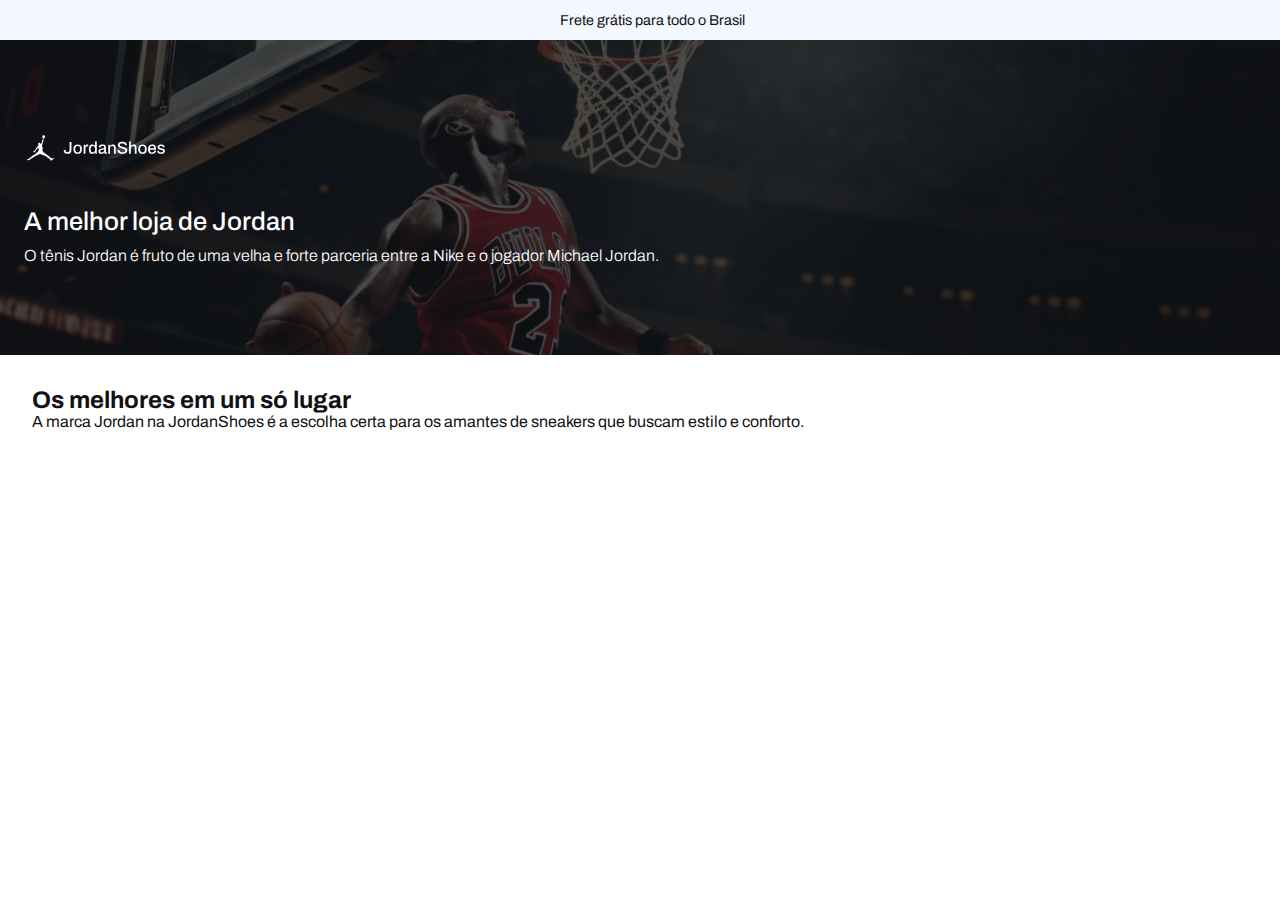
==== jordan-shoes/index.html @ ec4cab3b "jordanshoes" ====
<!DOCTYPE html>
<html lang="en">
<head>
    <meta charset="UTF-8">
    <meta name="viewport" content="width=device-width, initial-scale=1.0">
    <title>JordanShoes</title>
    <link rel="stylesheet" href="style.css">
</head>
<body>
    <header class="cabecalho">
        <p class="cabecalho__frete-gratis">
            Frete grátis para todo o Brasil 
        </p>
        <div class="cabecalho__conteudo">
            <img class="cabecalho__conteudo__logo" src="image/logo.svg" alt="logo Jordan">
            <h1 class="cabecalho__conteudo__titulo">
                A melhor loja de Jordan
            </h1>
            <p class="cabecalho__conteudo__texto">
                O tênis Jordan é fruto de uma velha e forte parceria entre a Nike e o jogador Michael Jordan.
            </p>
        </div>
    </header>
    <main class="conteudo">
        <section>
            <h2 class="conteudo__titulo">
                Os melhores em um só lugar
            </h2>
            <p class="conteudo__texto">
                A marca Jordan na JordanShoes é a escolha certa para os amantes de sneakers que buscam estilo e conforto.
            </p>
        </section>
    </main>
</body>
</html>
---- jordan-shoes/style.css ----
@import url('https://fonts.googleapis.com/css2?family=Archivo:ital,wght@0,100..900;1,100..900&display=swap');

:root {
  --brand-color: #7ca2f4;
  --dark: #121214;
  --gray: #f3f7ff;
  --white: #ffffff;
  --font: "Archivo", sans-serif;
}

*{
  margin: 0;
  padding: 0;
}

body {
  color: var(--dark);
  font-family: var(--font);
}

.cabecalho__frete-gratis{
  background-color: var(--gray);
  font-size: 0.9rem;
  text-align: center;
  padding: 12px;
  width: 100vw;
}

.cabecalho__conteudo{
  background: url("image/image-michael-jordan.png") center top no-repeat scroll;
  background-size: cover;
  padding: 91px 24px;
}

.cabecalho__conteudo__logo{
  margin-bottom: 40px;
  width: 142px;
}

.cabecalho__conteudo__titulo{
  color: var(--white);
  font-size: 1.6rem;
  font-weight: 500;
  margin-bottom: 12px;
}

.cabecalho__conteudo__texto{
  color: var(--white);
  font-size: 1rem;
  font-weight: 300;
}

.conteudo{
  display: flex;
  flex-direction: column;
  padding: 32px;
}

.conteudo__titulo{

}
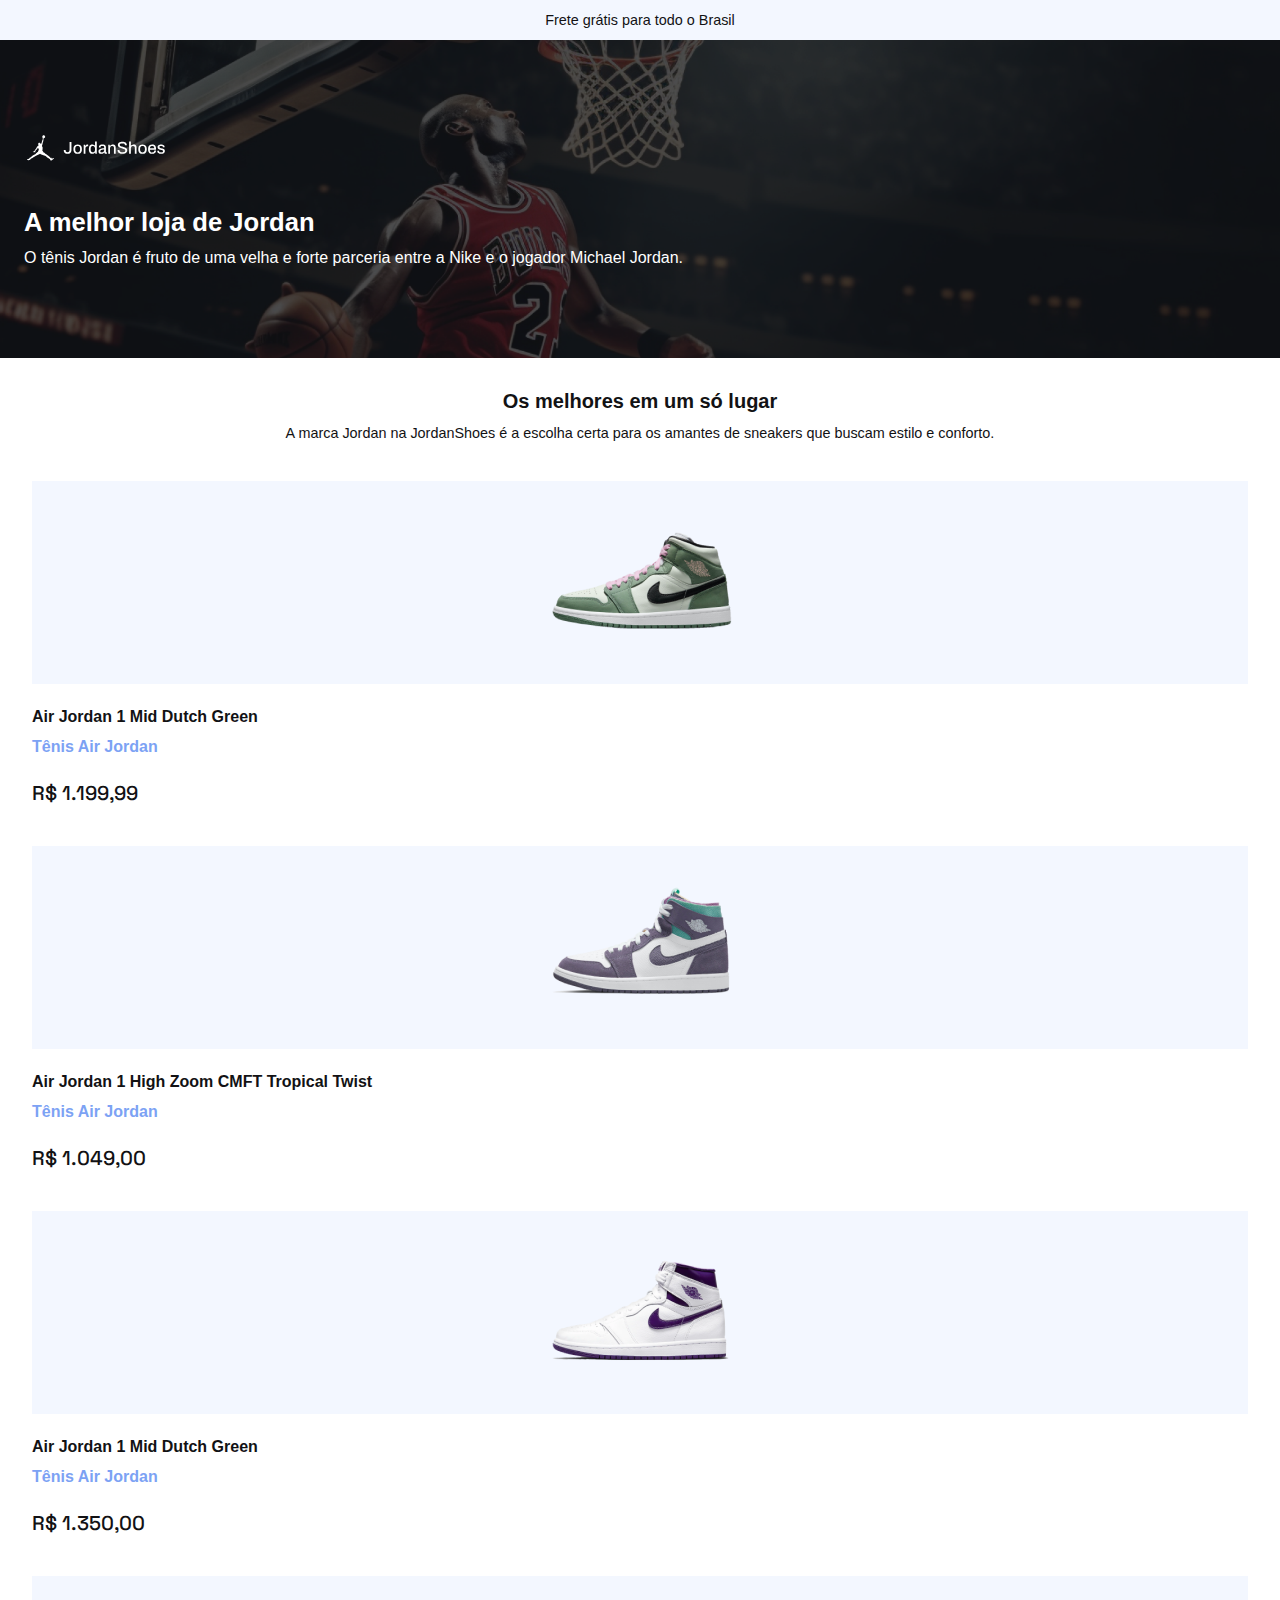
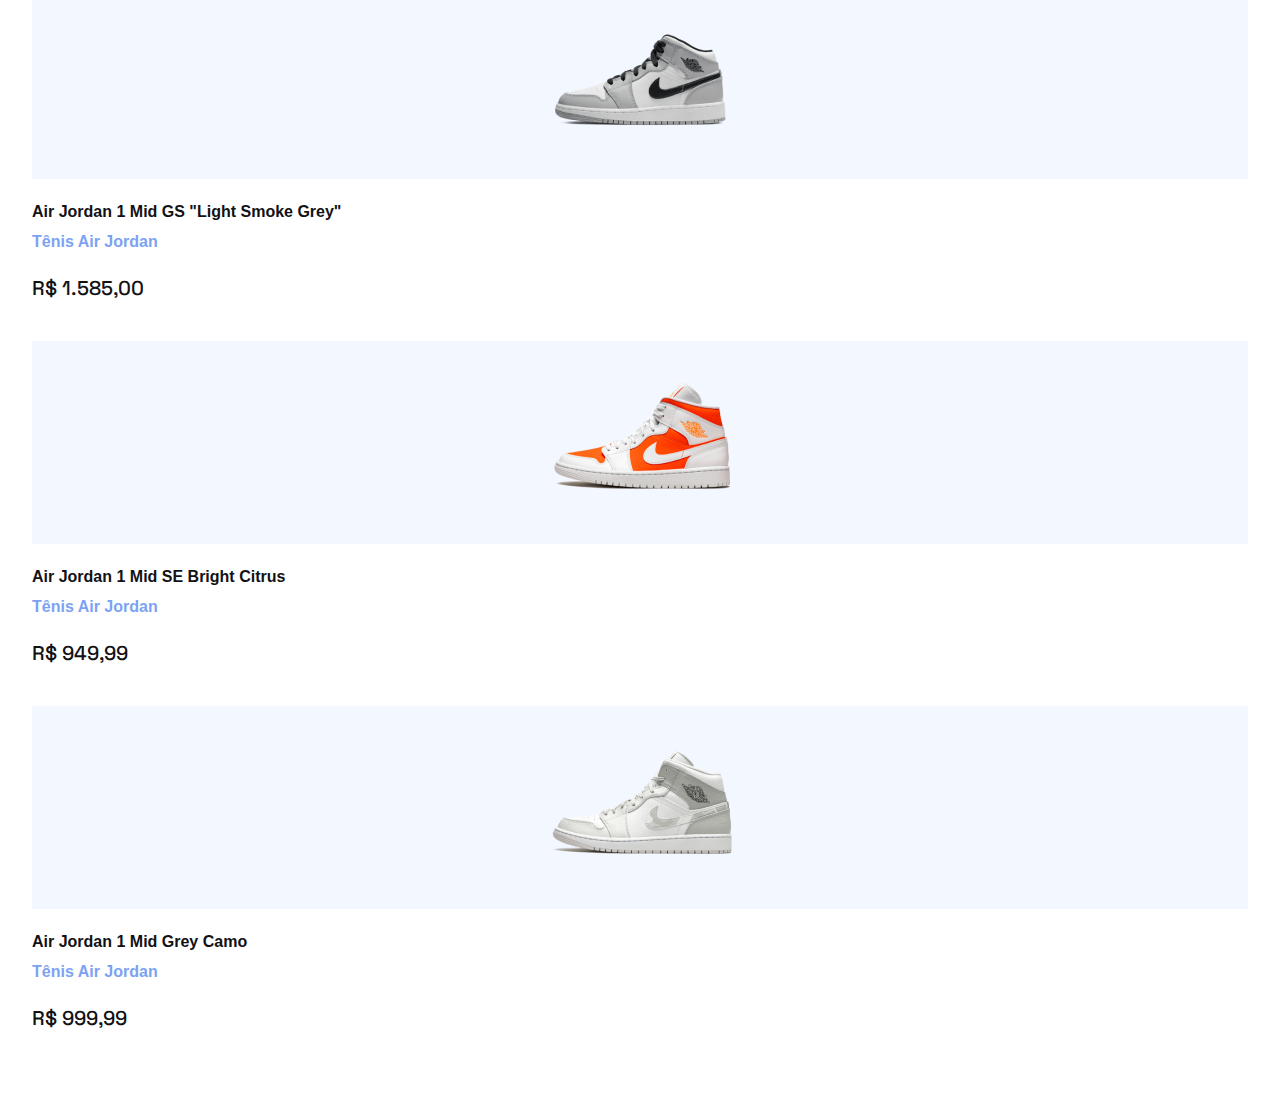
==== commit 8e34b710: "update" ====
--- a/jordan-shoes/index.html
+++ b/jordan-shoes/index.html
@@ -21,6 +21,7 @@
             </p>
         </div>
     </header>
+
     <main class="conteudo">
         <section>
             <h2 class="conteudo__titulo">
@@ -30,6 +31,112 @@
                 A marca Jordan na JordanShoes é a escolha certa para os amantes de sneakers que buscam estilo e conforto.
             </p>
         </section>
+
+        <section class="container">
+            <picture class="container__imagem">
+                <img src="image/jordan-1.png" alt="imagem de um jordan">
+            </picture>
+            <div class="container__jordan">
+                <h3 class="container__jordan__modelo">
+                    Air Jordan 1 Mid Dutch Green
+                </h3>
+                <h4 class="container__jordan__marca">
+                    Tênis Air Jordan
+                </h4>
+            </div>
+            <p class="container__jordan__valor">
+                R$ 1.199,99
+            </p>
+        </section>
+
+        <section class="container">
+            <picture class="container__imagem">
+                <img src="image/jordan-2.png" alt="imagem de um jordan">
+            </picture>
+            <div class="container__jordan">
+                <h3 class="container__jordan__modelo">
+                    Air Jordan 1 High Zoom CMFT Tropical Twist
+                </h3>
+                <h4 class="container__jordan__marca">
+                    Tênis Air Jordan
+                </h4>
+            </div>
+            <p class="container__jordan__valor">
+                R$ 1.049,00
+            </p>
+        </section>
+
+        <section class="container">
+            <picture class="container__imagem">
+                <img src="image/jordan-3.png" alt="imagem de um jordan">
+            </picture>
+            <div class="container__jordan">
+                <h3 class="container__jordan__modelo">
+                    Air Jordan 1 Mid Dutch Green
+                </h3>
+                <h4 class="container__jordan__marca">
+                    Tênis Air Jordan
+                </h4>
+            </div>
+            <p class="container__jordan__valor">
+                R$ 1.350,00 
+            </p>
+        </section>
+
+        <section class="container">
+            <picture class="container__imagem">
+                <img src="image/jordan-4.png" alt="imagem de um jordan">
+            </picture>
+            <div class="container__jordan">
+                <h3 class="container__jordan__modelo">
+                    Air Jordan 1 Mid GS "Light Smoke Grey"
+                </h3>
+                <h4 class="container__jordan__marca">
+                    Tênis Air Jordan
+                </h4>
+            </div>
+            <p class="container__jordan__valor">
+                R$ 1.585,00
+            </p>
+        </section>
+
+        <section class="container">
+            <picture class="container__imagem">
+                <img src="image/jordan-5.png" alt="imagem de um jordan">
+            </picture>
+            <div class="container__jordan">
+                <h3 class="container__jordan__modelo">
+                    Air Jordan 1 Mid SE Bright Citrus
+                </h3>
+                <h4 class="container__jordan__marca">
+                    Tênis Air Jordan
+                </h4>
+            </div>
+            <p class="container__jordan__valor">
+                R$ 949,99
+            </p>
+        </section>
+
+        <section class="container">
+            <picture class="container__imagem">
+                <img src="image/jordan-6.png" alt="imagem de um jordan">
+            </picture>
+            <div class="container__jordan">
+                <h3 class="container__jordan__modelo">
+                    Air Jordan 1 Mid Grey Camo
+                </h3>
+                <h4 class="container__jordan__marca">
+                    Tênis Air Jordan
+                </h4>
+            </div>
+            <p class="container__jordan__valor">
+                R$ 999,99
+            </p>
+        </section>
+
+        <footer>
+            
+        </footer>
     </main>
 </body>
 </html>--- a/jordan-shoes/style.css
+++ b/jordan-shoes/style.css
@@ -1,11 +1,12 @@
-@import url('https://fonts.googleapis.com/css2?family=Archivo:ital,wght@0,100..900;1,100..900&display=swap');
+@import url('https://fonts.googleapis.com/css2?family=Space+Grotesk:wght@300..700&display=swap');
 
 :root {
   --brand-color: #7ca2f4;
   --dark: #121214;
   --gray: #f3f7ff;
   --white: #ffffff;
-  --font: "Archivo", sans-serif;
+  --primary-font: "Archivo", sans-serif;
+  --secondary-font: "Space Grotesk", sans-serif;
 }
 
 *{
@@ -15,15 +16,15 @@
 
 body {
   color: var(--dark);
-  font-family: var(--font);
+  font-family: var(--primary-font);
+  font-size: 0.9rem;
+  font-weight: 500;
 }
 
 .cabecalho__frete-gratis{
   background-color: var(--gray);
-  font-size: 0.9rem;
   text-align: center;
   padding: 12px;
-  width: 100vw;
 }
 
 .cabecalho__conteudo{
@@ -40,7 +41,6 @@
 .cabecalho__conteudo__titulo{
   color: var(--white);
   font-size: 1.6rem;
-  font-weight: 500;
   margin-bottom: 12px;
 }
 
@@ -53,9 +53,47 @@
 .conteudo{
   display: flex;
   flex-direction: column;
+  gap: 40px;
   padding: 32px;
 }
 
 .conteudo__titulo{
+  font-size: 1.25rem;
+  font-weight: 600;
+  text-align: center;
+  margin-bottom: 12px;
+}
 
+.container{
+  display: flex;
+  flex-direction: column;
+}
+
+.conteudo__texto{
+  text-align: center;
+}
+
+.container__imagem{
+  background-color: var(--gray);
+  text-align: center;
+  padding: 32.5px 47px;
+}
+
+.container__jordan{
+  margin: 24px 0;
+}
+
+.container__jordan__modelo{
+  font-size: 1rem;
+  margin-bottom: 12px;
+}
+
+.container__jordan__marca{
+  color: var(--brand-color);
+  font-size: 1rem;
+}
+
+.container__jordan__valor{
+  font-family: var(--secondary-font);
+  font-size: 1.25rem;
 }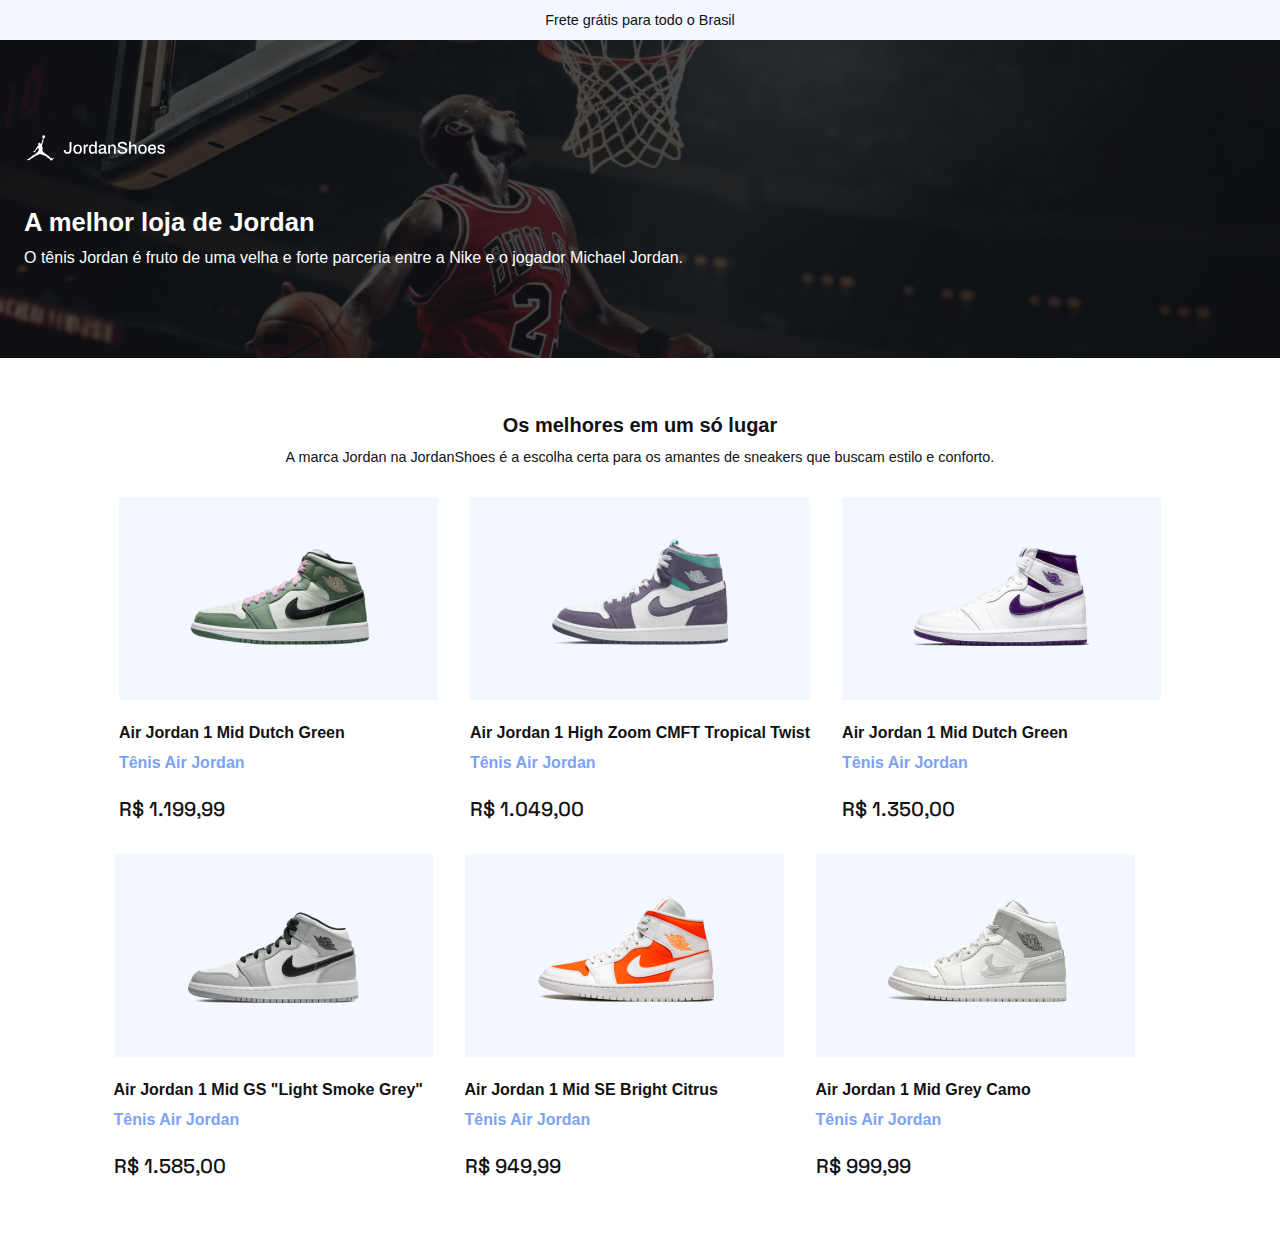
==== commit 7a90fa9f: "update" ====
--- a/jordan-shoes/index.html
+++ b/jordan-shoes/index.html
@@ -23,7 +23,7 @@
     </header>
 
     <main class="conteudo">
-        <section>
+        <section class="conteudo__apresentacao">
             <h2 class="conteudo__titulo">
                 Os melhores em um só lugar
             </h2>
--- a/jordan-shoes/style.css
+++ b/jordan-shoes/style.css
@@ -54,7 +54,7 @@
   display: flex;
   flex-direction: column;
   gap: 40px;
-  padding: 32px;
+  padding: 56px 32px;
 }
 
 .conteudo__titulo{
@@ -96,4 +96,17 @@
 .container__jordan__valor{
   font-family: var(--secondary-font);
   font-size: 1.25rem;
+}
+
+@media (min-width: 769px) {
+  .conteudo{
+    flex-direction: row;
+    justify-content: center;
+    flex-wrap: wrap;
+    gap: 32px;
+  }
+
+  .conteudo__apresentacao{
+    margin: 0 92px;
+  }
 }